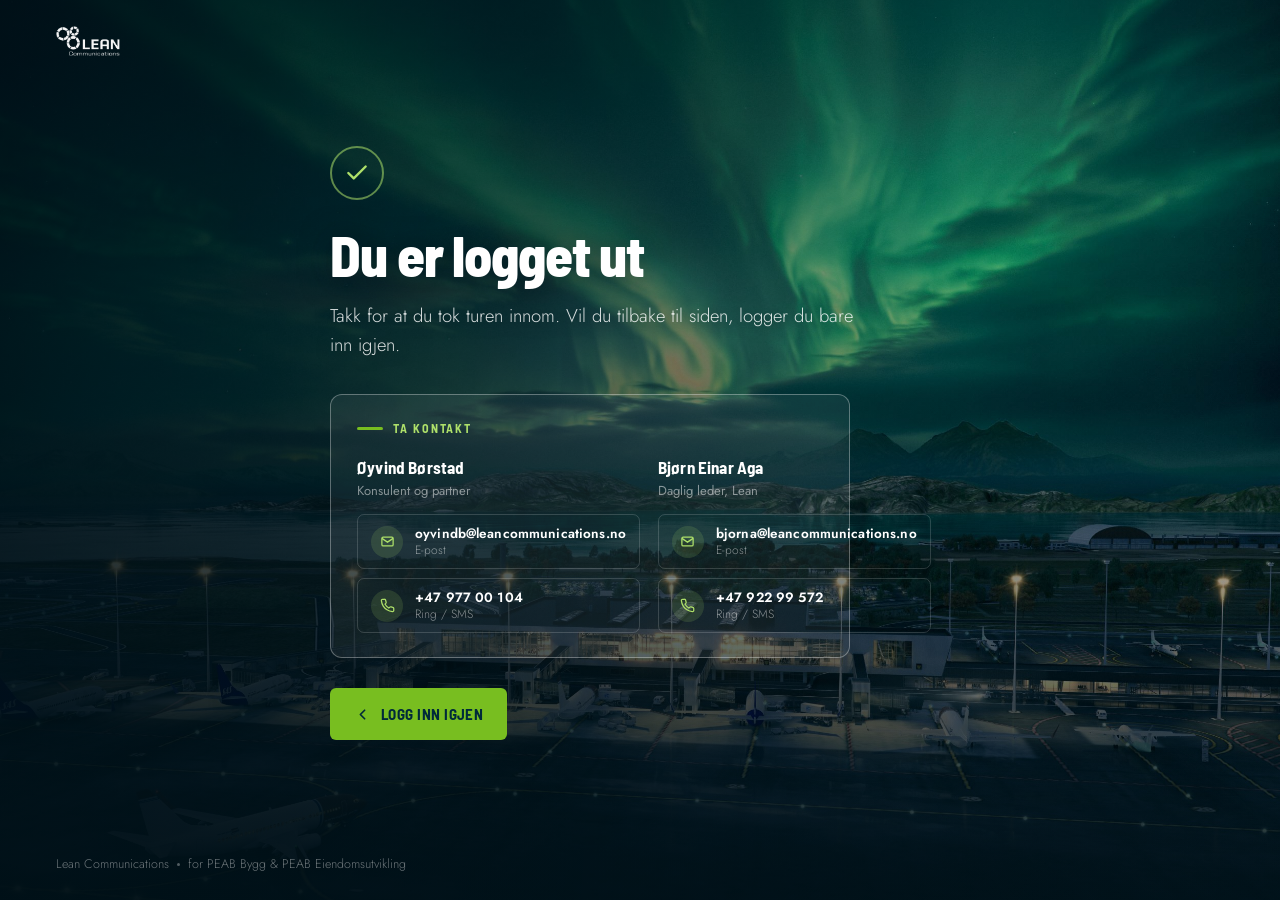
==== logget-ut.html @ d51633df "Add files via upload" ====
<!DOCTYPE html>
<html lang="nb">
<head>
<meta charset="UTF-8">
<meta name="viewport" content="width=device-width, initial-scale=1.0, viewport-fit=cover">
<title>Logget ut — Lean Communications</title>
<meta name="description" content="Du er logget ut av den private siden fra Lean Communications.">
<link rel="preconnect" href="https://fonts.googleapis.com">
<link rel="preconnect" href="https://fonts.gstatic.com" crossorigin>
<link href="https://fonts.googleapis.com/css2?family=Barlow+Semi+Condensed:ital,wght@0,400;0,500;0,600;0,700;0,800;0,900;1,500;1,700&family=Jost:wght@300;400;500;600;700&display=swap" rel="stylesheet">
<style>
  :root{
    --blue:#002A3A; --green:#78BE20; --greentext:#8ed12f;
    --rule:rgba(255,255,255,.16); --rule-strong:rgba(255,255,255,.32);
    --dur:.22s; --ease:cubic-bezier(.2,.6,.2,1);
  }
  *{box-sizing:border-box;margin:0;padding:0}
  html,body{height:100%}
  body{
    font-family:'Jost',sans-serif;color:#fff;line-height:1.6;font-size:17px;font-weight:400;
    -webkit-font-smoothing:antialiased;min-height:100svh;display:flex;flex-direction:column;background:#001620;
  }
  h1,h2,h3,.display{font-family:'Barlow Semi Condensed',sans-serif;line-height:1.02;letter-spacing:-.01em}
  ::selection{background:var(--green);color:#001620}
  :focus-visible{outline:3px solid rgba(120,190,32,.55);outline-offset:3px;border-radius:4px}
  img{max-width:100%;display:block}

  .bg{position:fixed;inset:0;z-index:0;overflow:hidden}
  .bg img{width:100%;height:100%;object-fit:cover;object-position:center 28%}
  .bg::after{content:"";position:absolute;inset:0;
    background:
      linear-gradient(95deg, rgba(0,16,23,.84) 0%, rgba(0,16,23,.6) 40%, rgba(0,16,23,.2) 74%, rgba(0,16,23,.05) 100%),
      linear-gradient(180deg, rgba(0,16,23,.18) 0%, rgba(0,16,23,0) 30%, rgba(0,16,23,.34) 66%, rgba(0,16,23,.9) 100%);
  }

  header{position:relative;z-index:2;display:flex;align-items:center;justify-content:space-between;
    padding:26px clamp(20px,5vw,56px)}
  header .logo{height:30px;width:auto;opacity:.96}

  main{position:relative;z-index:2;flex:1;display:flex;align-items:center;justify-content:center;
    padding:24px clamp(20px,5vw,56px) 56px}
  .stage{width:100%;max-width:620px}

  .check{width:54px;height:54px;border-radius:50%;border:2px solid rgba(174,224,106,.55);
    display:flex;align-items:center;justify-content:center;margin-bottom:26px}
  .check svg{width:26px;height:26px;stroke:#aee06a;stroke-width:2.2;fill:none}

  h1{font-size:clamp(34px,5.4vw,56px);font-weight:800;letter-spacing:-.02em;margin-bottom:18px;
    text-wrap:balance;text-shadow:0 2px 30px rgba(0,16,23,.5)}
  .lead{font-size:clamp(16px,1.7vw,18.5px);color:rgba(255,255,255,.84);font-weight:300;
    max-width:52ch;margin-bottom:34px;text-wrap:pretty;text-shadow:0 1px 16px rgba(0,16,23,.5)}

  .contact{background:rgba(255,255,255,.06);border:1px solid var(--rule-strong);border-radius:12px;padding:24px 26px;max-width:520px}
  .contact .eyebrow{font-family:'Barlow Semi Condensed';text-transform:uppercase;letter-spacing:.16em;
    font-weight:700;font-size:12px;color:#aee06a;margin-bottom:16px;display:flex;align-items:center;gap:10px}
  .contact .eyebrow::before{content:"";width:26px;height:3px;background:var(--green);border-radius:2px}
  .people{display:grid;grid-template-columns:1fr 1fr;gap:18px}
  .person .who{font-family:'Barlow Semi Condensed';font-weight:700;font-size:17px;color:#fff;letter-spacing:.01em}
  .person .role{font-size:13px;color:rgba(255,255,255,.5);font-weight:400;margin-bottom:12px}
  .methods{display:flex;flex-direction:column;gap:9px}
  .method{display:flex;align-items:center;gap:12px;color:#fff;text-decoration:none;
    padding:10px 13px;border:1px solid var(--rule);border-radius:7px;transition:all var(--dur) var(--ease)}
  .method:hover{border-color:var(--green);background:rgba(120,190,32,.08)}
  .method .ic{width:32px;height:32px;flex:none;border-radius:50%;background:rgba(174,224,106,.14);
    display:flex;align-items:center;justify-content:center}
  .method .ic svg{width:15px;height:15px;stroke:#aee06a;stroke-width:2;fill:none}
  .method .t{display:flex;flex-direction:column;line-height:1.3;min-width:0}
  .method .t b{font-weight:600;font-size:13.5px;letter-spacing:.01em;overflow:hidden;text-overflow:ellipsis}
  .method .t small{font-size:12px;color:rgba(255,255,255,.5);font-weight:300}
  @media(max-width:620px){.people{grid-template-columns:1fr}}

  .backrow{margin-top:30px}
  .back-btn{display:inline-flex;align-items:center;gap:10px;font-family:'Barlow Semi Condensed';
    font-weight:700;font-size:15px;letter-spacing:.03em;text-transform:uppercase;color:var(--blue);
    background:var(--green);border:none;border-radius:6px;padding:14px 24px;cursor:pointer;text-decoration:none;
    transition:all var(--dur) var(--ease)}
  .back-btn svg{width:17px;height:17px;stroke:currentColor;stroke-width:2.4;fill:none}
  .back-btn:hover{background:#86cd24;transform:translateY(-1px)}
  .back-btn:active{transform:translateY(1px)}

  footer{position:relative;z-index:2;padding:18px clamp(20px,5vw,56px) 26px;
    font-size:12.5px;color:rgba(255,255,255,.42);font-weight:300;display:flex;gap:8px;align-items:center;flex-wrap:wrap}
  footer .dot{width:3px;height:3px;border-radius:50%;background:rgba(255,255,255,.32)}

  .stage>*{opacity:0;transform:translateY(14px);animation:rise .6s var(--ease) forwards}
  .stage .check{animation-delay:.04s}
  .stage h1{animation-delay:.12s}
  .stage .lead{animation-delay:.2s}
  .stage .contact{animation-delay:.28s}
  .stage .backrow{animation-delay:.36s}
  @keyframes rise{to{opacity:1;transform:none}}
  @media(prefers-reduced-motion:reduce){.stage>*{animation:none;opacity:1;transform:none}}

  @media(max-width:560px){ header{padding:18px 20px} }
</style>
</head>
<body>

<div class="bg"><img src="assets/bodo-aurora.jpg" alt=""></div>

<header>
  <img class="logo" src="assets/logo-mark-white.png" alt="Lean Communications">
</header>

<main>
  <div class="stage">
    <div class="check">
      <svg viewBox="0 0 24 24"><path d="M20 6L9 17l-5-5" stroke-linecap="round" stroke-linejoin="round"/></svg>
    </div>
    <h1>Du er logget ut</h1>
    <p class="lead">Takk for at du tok turen innom. Vil du tilbake til siden, logger du bare inn igjen.</p>

    <div class="contact">
      <div class="eyebrow">Ta kontakt</div>
      <div class="people">
        <div class="person">
          <div class="who">Øyvind Børstad</div>
          <div class="role">Konsulent og partner</div>
          <div class="methods">
            <a class="method" href="mailto:oyvindb@leancommunications.no">
              <span class="ic"><svg viewBox="0 0 24 24"><rect x="3" y="5" width="18" height="14" rx="2"/><path d="m3 7 9 6 9-6"/></svg></span>
              <span class="t"><b>oyvindb@leancommunications.no</b><small>E-post</small></span>
            </a>
            <a class="method" href="tel:+4797700104">
              <span class="ic"><svg viewBox="0 0 24 24"><path d="M22 16.9v3a2 2 0 0 1-2.2 2 19.8 19.8 0 0 1-8.6-3 19.5 19.5 0 0 1-6-6 19.8 19.8 0 0 1-3-8.7A2 2 0 0 1 4.1 2h3a2 2 0 0 1 2 1.7c.1.9.4 1.8.7 2.7a2 2 0 0 1-.5 2.1L8.1 9.9a16 16 0 0 0 6 6l1.4-1.2a2 2 0 0 1 2.1-.5c.9.3 1.8.6 2.7.7a2 2 0 0 1 1.7 2z"/></svg></span>
              <span class="t"><b>+47 977 00 104</b><small>Ring / SMS</small></span>
            </a>
          </div>
        </div>
        <div class="person">
          <div class="who">Bjørn Einar Aga</div>
          <div class="role">Daglig leder, Lean</div>
          <div class="methods">
            <a class="method" href="mailto:bjorna@leancommunications.no">
              <span class="ic"><svg viewBox="0 0 24 24"><rect x="3" y="5" width="18" height="14" rx="2"/><path d="m3 7 9 6 9-6"/></svg></span>
              <span class="t"><b>bjorna@leancommunications.no</b><small>E-post</small></span>
            </a>
            <a class="method" href="tel:+4792299572">
              <span class="ic"><svg viewBox="0 0 24 24"><path d="M22 16.9v3a2 2 0 0 1-2.2 2 19.8 19.8 0 0 1-8.6-3 19.5 19.5 0 0 1-6-6 19.8 19.8 0 0 1-3-8.7A2 2 0 0 1 4.1 2h3a2 2 0 0 1 2 1.7c.1.9.4 1.8.7 2.7a2 2 0 0 1-.5 2.1L8.1 9.9a16 16 0 0 0 6 6l1.4-1.2a2 2 0 0 1 2.1-.5c.9.3 1.8.6 2.7.7a2 2 0 0 1 1.7 2z"/></svg></span>
              <span class="t"><b>+47 922 99 572</b><small>Ring / SMS</small></span>
            </a>
          </div>
        </div>
      </div>
    </div>

    <div class="backrow">
      <a class="back-btn" href="index.html">
        <svg viewBox="0 0 24 24"><path d="M15 18l-6-6 6-6" stroke-linecap="round" stroke-linejoin="round"/></svg>
        <span>Logg inn igjen</span>
      </a>
    </div>
  </div>
</main>

<footer>
  <span>Lean Communications</span>
  <span class="dot"></span>
  <span>for PEAB Bygg &amp; PEAB Eiendomsutvikling</span>
</footer>

<script>
  try{ sessionStorage.removeItem("peab-auth"); }catch(e){}
</script>
</body>
</html>
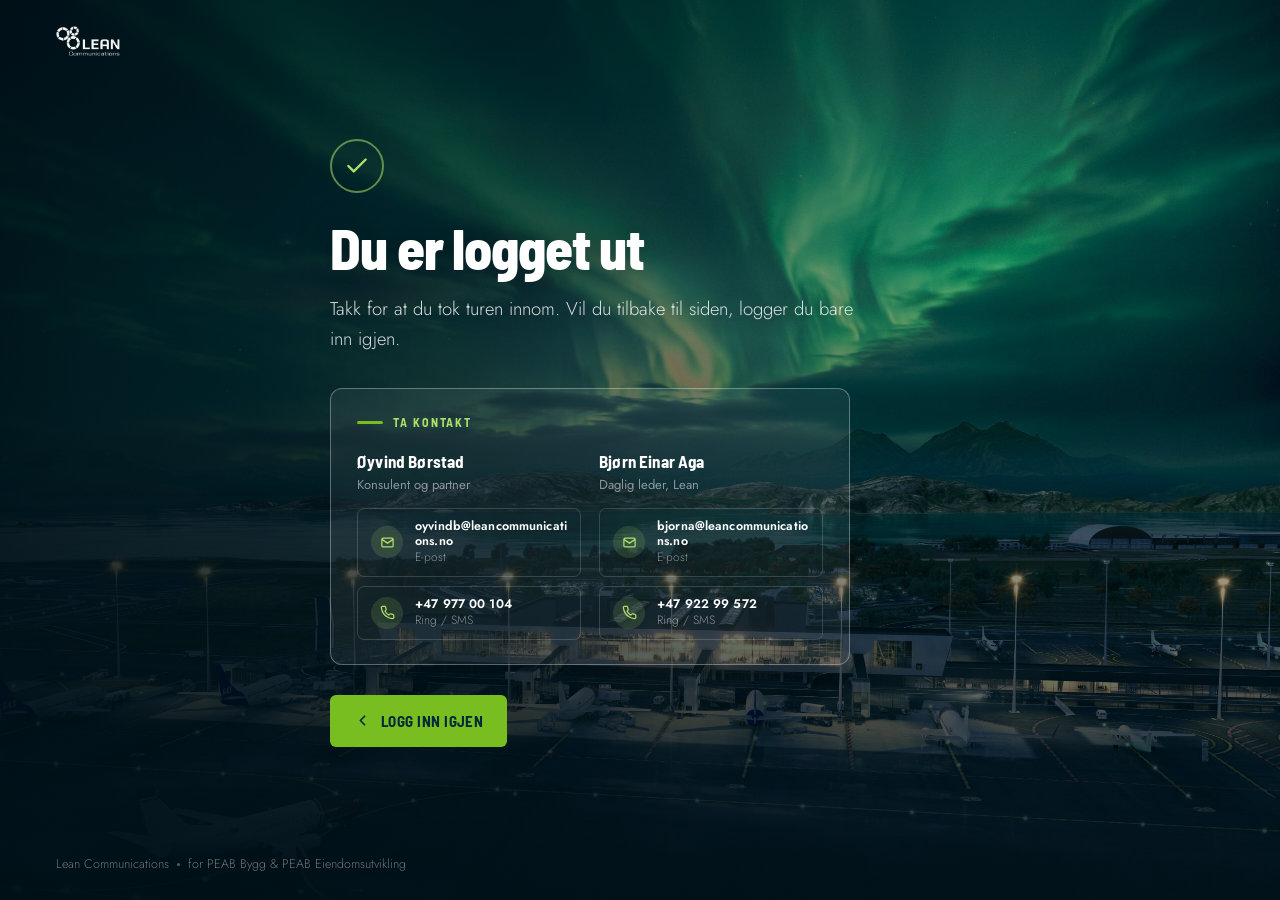
==== commit 4187e97d: "Add files via upload" ====
--- a/logget-ut.html
+++ b/logget-ut.html
@@ -59,13 +59,13 @@
   .person .role{font-size:13px;color:rgba(255,255,255,.5);font-weight:400;margin-bottom:12px}
   .methods{display:flex;flex-direction:column;gap:9px}
   .method{display:flex;align-items:center;gap:12px;color:#fff;text-decoration:none;
-    padding:10px 13px;border:1px solid var(--rule);border-radius:7px;transition:all var(--dur) var(--ease)}
+    padding:10px 13px;border:1px solid var(--rule);border-radius:7px;transition:all var(--dur) var(--ease);min-width:0}
   .method:hover{border-color:var(--green);background:rgba(120,190,32,.08)}
   .method .ic{width:32px;height:32px;flex:none;border-radius:50%;background:rgba(174,224,106,.14);
     display:flex;align-items:center;justify-content:center}
   .method .ic svg{width:15px;height:15px;stroke:#aee06a;stroke-width:2;fill:none}
-  .method .t{display:flex;flex-direction:column;line-height:1.3;min-width:0}
-  .method .t b{font-weight:600;font-size:13.5px;letter-spacing:.01em;overflow:hidden;text-overflow:ellipsis}
+  .method .t{display:flex;flex-direction:column;line-height:1.3;min-width:0;flex:1}
+  .method .t b{font-weight:600;font-size:12.5px;letter-spacing:.01em;overflow-wrap:anywhere;line-height:1.25}
   .method .t small{font-size:12px;color:rgba(255,255,255,.5);font-weight:300}
   @media(max-width:620px){.people{grid-template-columns:1fr}}
 
